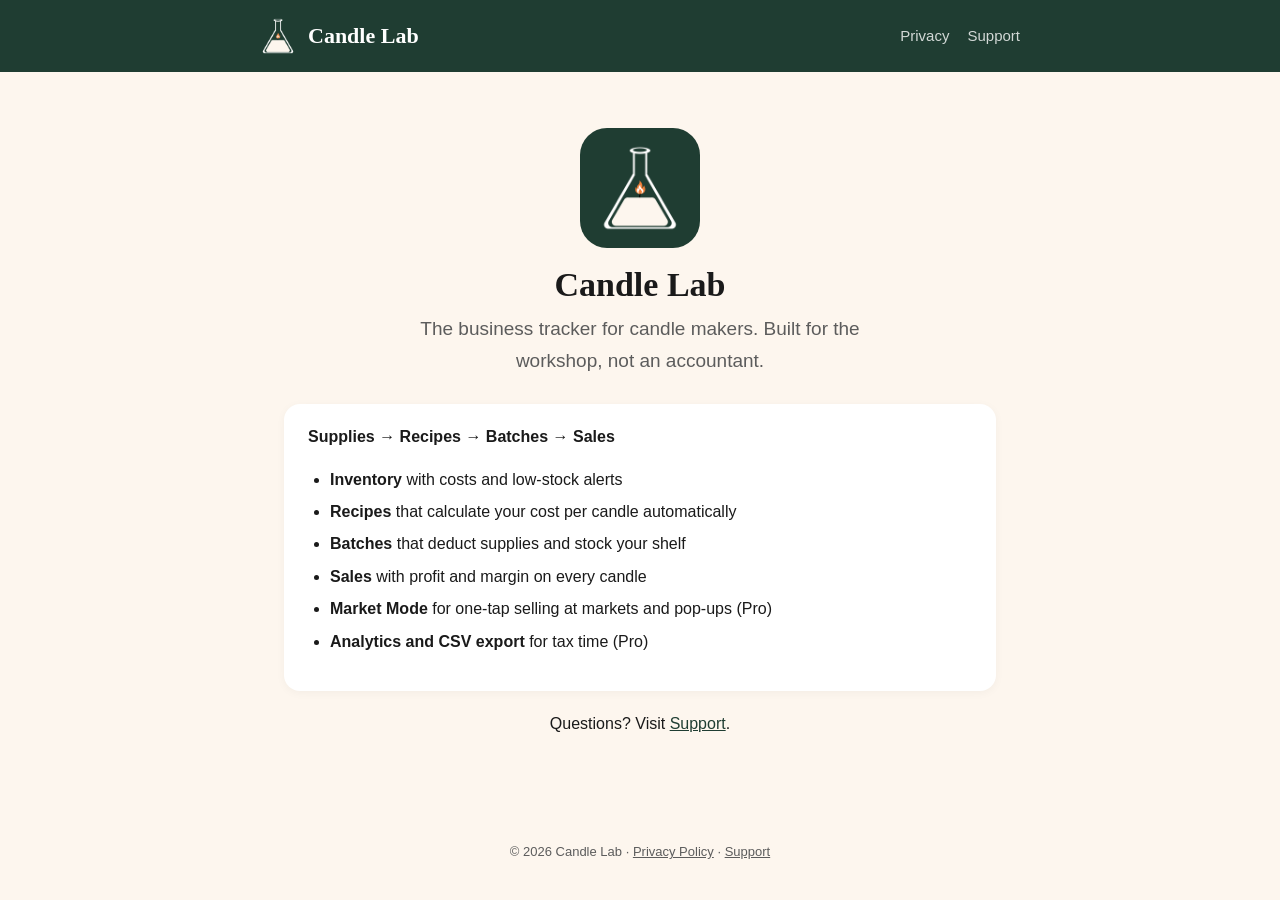
==== index.html @ a6b9a96c "Candle Lab site: home, privacy policy, support" ====
<!DOCTYPE html>
<html lang="en">
<head>
  <meta charset="utf-8">
  <meta name="viewport" content="width=device-width, initial-scale=1">
  <title>Candle Lab · Business tracker for candle makers</title>
  <meta name="description" content="Track supplies, recipes, batches, and sales for your candle business, right from your phone.">
  <link rel="icon" href="icon.png">
  <link rel="stylesheet" href="style.css">
</head>
<body>
  <header>
    <div class="inner">
      <img src="logo-mark.png" alt="">
      <a class="brand" href="./">Candle Lab</a>
      <nav>
        <a href="privacy.html">Privacy</a>
        <a href="support.html">Support</a>
      </nav>
    </div>
  </header>

  <main>
    <section class="hero">
      <img src="icon.png" alt="Candle Lab app icon">
      <h1>Candle Lab</h1>
      <p class="tag">The business tracker for candle makers. Built for the workshop, not an accountant.</p>
    </section>

    <div class="card">
      <h3 style="margin-top:0">Supplies → Recipes → Batches → Sales</h3>
      <ul>
        <li><strong>Inventory</strong> with costs and low-stock alerts</li>
        <li><strong>Recipes</strong> that calculate your cost per candle automatically</li>
        <li><strong>Batches</strong> that deduct supplies and stock your shelf</li>
        <li><strong>Sales</strong> with profit and margin on every candle</li>
        <li><strong>Market Mode</strong> for one-tap selling at markets and pop-ups (Pro)</li>
        <li><strong>Analytics and CSV export</strong> for tax time (Pro)</li>
      </ul>
    </div>

    <p style="text-align:center">Questions? Visit <a href="support.html">Support</a>.</p>
  </main>

  <footer>© 2026 Candle Lab · <a href="privacy.html">Privacy Policy</a> · <a href="support.html">Support</a></footer>
</body>
</html>
---- style.css ----
:root {
  --green: #1F3D32;
  --green-light: #F2F7F5;
  --cream: #FDF6EE;
  --flame: #F4823A;
  --text: #1A1A1A;
  --muted: #5C5C5C;
}

* { box-sizing: border-box; }

body {
  margin: 0;
  font-family: -apple-system, BlinkMacSystemFont, "Segoe UI", Roboto, Helvetica, Arial, sans-serif;
  background: var(--cream);
  color: var(--text);
  line-height: 1.65;
}

header {
  background: var(--green);
  color: #fff;
  padding: 18px 24px;
}
header .inner {
  max-width: 760px;
  margin: 0 auto;
  display: flex;
  align-items: center;
  gap: 12px;
  flex-wrap: wrap;
}
header img { width: 36px; height: 36px; }
header a.brand {
  color: #fff;
  text-decoration: none;
  font-family: Georgia, "Times New Roman", serif;
  font-weight: 700;
  font-size: 22px;
}
header nav { margin-left: auto; display: flex; gap: 18px; }
header nav a { color: rgba(255,255,255,0.8); text-decoration: none; font-size: 15px; }
header nav a:hover, header nav a[aria-current="page"] { color: #fff; }

main {
  max-width: 760px;
  margin: 0 auto;
  padding: 32px 24px 64px;
}

h1 {
  font-family: Georgia, "Times New Roman", serif;
  font-size: 34px;
  line-height: 1.2;
  margin: 8px 0 4px;
}
h2 { font-size: 20px; margin-top: 36px; color: var(--green); }
h3 { font-size: 16px; margin-top: 20px; }
.updated { color: var(--muted); font-size: 14px; margin-bottom: 28px; }
a { color: var(--green); }
ul { padding-left: 22px; }
li { margin: 6px 0; }

.card {
  background: #fff;
  border-radius: 16px;
  padding: 20px 24px;
  margin: 20px 0;
  box-shadow: 0 2px 10px rgba(0,0,0,0.04);
}
.callout {
  background: var(--green-light);
  border-left: 4px solid var(--green);
  border-radius: 8px;
  padding: 14px 18px;
  margin: 20px 0;
}

.hero { text-align: center; padding: 24px 0 8px; }
.hero img { width: 120px; height: 120px; border-radius: 27px; }
.hero p.tag { font-size: 19px; color: var(--muted); max-width: 520px; margin: 8px auto 0; }

footer {
  text-align: center;
  color: var(--muted);
  font-size: 13px;
  padding: 24px;
}
footer a { color: var(--muted); }
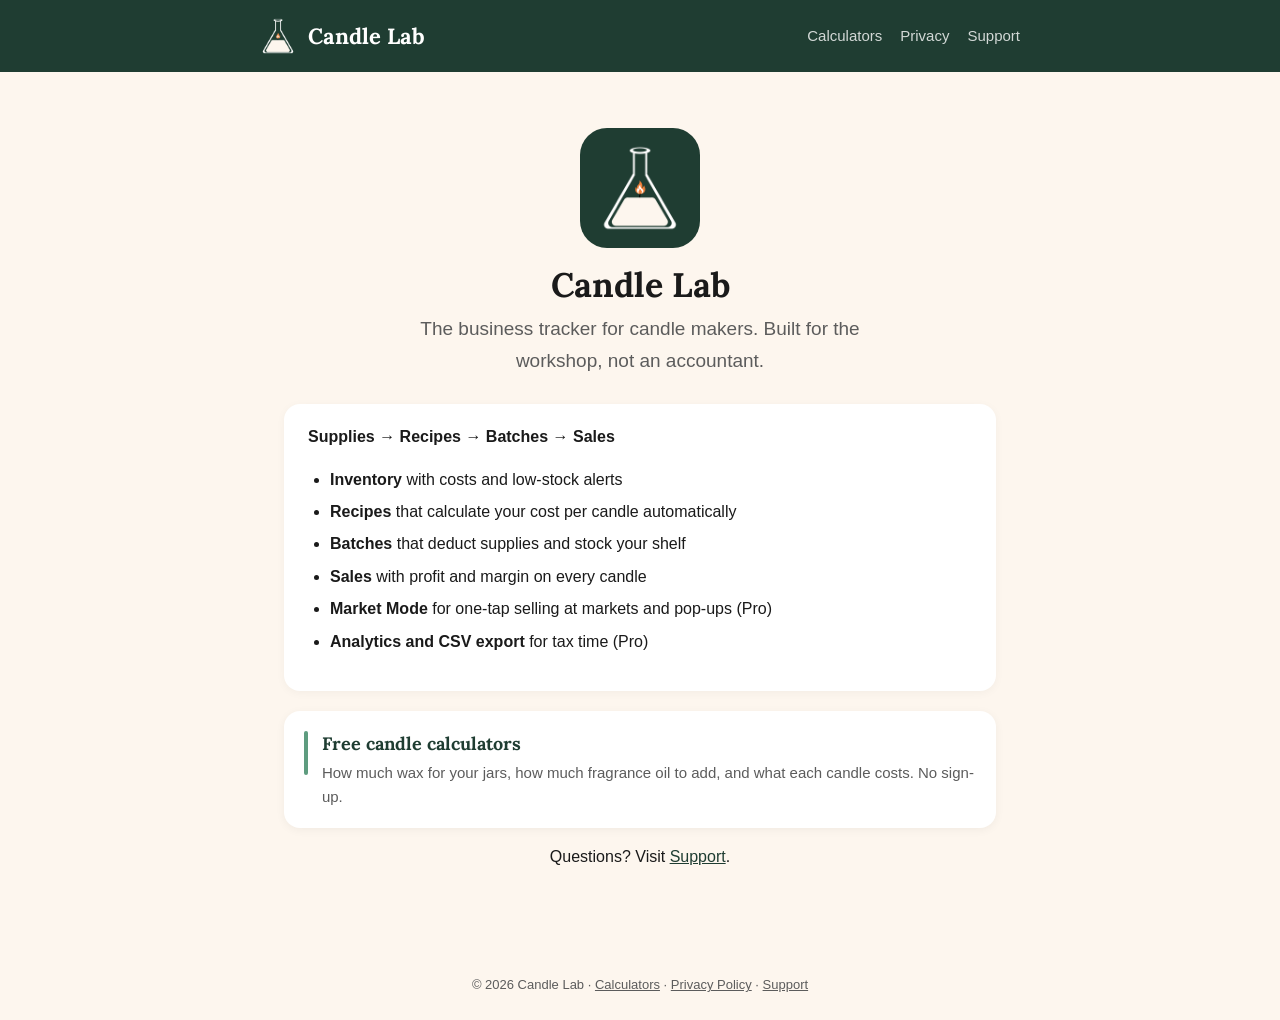
==== commit 306fce66: "Add free candle calculators (wax, fragrance oil, cost per candle) Same math as the app's Quick Calcu" ====
--- a/index.html
+++ b/index.html
@@ -14,6 +14,7 @@
       <img src="logo-mark.png" alt="">
       <a class="brand" href="./">Candle Lab</a>
       <nav>
+        <a href="calculators.html">Calculators</a>
         <a href="privacy.html">Privacy</a>
         <a href="support.html">Support</a>
       </nav>
@@ -39,9 +40,14 @@
       </ul>
     </div>
 
+    <a class="tool-card" href="calculators.html">
+      <span class="stripe wax"></span>
+      <div><h3>Free candle calculators</h3><p>How much wax for your jars, how much fragrance oil to add, and what each candle costs. No sign-up.</p></div>
+    </a>
+
     <p style="text-align:center">Questions? Visit <a href="support.html">Support</a>.</p>
   </main>
 
-  <footer>© 2026 Candle Lab · <a href="privacy.html">Privacy Policy</a> · <a href="support.html">Support</a></footer>
+  <footer>© 2026 Candle Lab · <a href="calculators.html">Calculators</a> · <a href="privacy.html">Privacy Policy</a> · <a href="support.html">Support</a></footer>
 </body>
 </html>
--- a/style.css
+++ b/style.css
@@ -87,3 +87,159 @@
   padding: 24px;
 }
 footer a { color: var(--muted); }
+
+/* ---------- Lora (same heading font as the app, self-hosted) ---------- */
+@font-face {
+  font-family: "Lora";
+  src: url("fonts/Lora-Bold.ttf") format("truetype");
+  font-weight: 700;
+  font-display: swap;
+}
+header a.brand, h1, .calc-card h2.card-title, .tool-card h3 {
+  font-family: "Lora", Georgia, "Times New Roman", serif;
+}
+
+/* ---------- Calculators (mirrors app/calculators.tsx) ---------- */
+:root {
+  --green-mid: #305C49;
+  --cream-dark: #F0EDE8;
+  --gold: #FFD166;
+  --sage: #5E9C7F;
+  --cost: #E8B43A;
+  --gray100: #F8F8F8;
+  --gray300: #DDDDDD;
+  --gray400: #BBBBBB;
+  --gray500: #999999;
+  --gray600: #666666;
+  --gray700: #444444;
+}
+
+h1 .accent { color: var(--green); }
+.subtitle { color: var(--gray500); margin: 2px 0 20px; font-size: 16px; }
+
+.calc-tabs {
+  display: flex; gap: 4px; padding: 4px;
+  background: #fff; border-radius: 14px;
+  box-shadow: 0 2px 10px rgba(0,0,0,0.05);
+  margin-bottom: 14px;
+}
+.calc-tabs a {
+  flex: 1; display: flex; align-items: center; justify-content: center; gap: 6px;
+  padding: 10px 6px; border-radius: 10px;
+  font-size: 14px; font-weight: 700; text-decoration: none; color: var(--gray500);
+}
+.calc-tabs a[aria-current="page"] { background: var(--green-light); color: var(--green); }
+.dot { width: 8px; height: 8px; border-radius: 4px; display: inline-block; flex: none; }
+.dot.wax { background: var(--sage); }
+.dot.fragrance { background: var(--flame); }
+.dot.cost { background: var(--cost); }
+
+.calc-grid { display: grid; gap: 14px; }
+@media (min-width: 720px) {
+  .calc-grid { grid-template-columns: 1fr 1fr; align-items: start; }
+  .calc-grid .result-card { position: sticky; top: 16px; }
+}
+
+.calc-card {
+  background: #fff; border-radius: 16px; padding: 16px;
+  box-shadow: 0 2px 10px rgba(0,0,0,0.05);
+  display: grid; gap: 12px;
+}
+.card-head { display: flex; align-items: center; gap: 10px; }
+.stripe { width: 4px; height: 20px; border-radius: 2px; }
+.stripe.wax { background: var(--sage); }
+.stripe.fragrance { background: var(--flame); }
+.stripe.cost { background: var(--cost); }
+.calc-card h2.card-title { font-size: 17px; margin: 0; color: var(--text); }
+
+.field { display: grid; gap: 6px; }
+.field label { font-size: 14px; font-weight: 600; color: var(--gray700); }
+.input-wrap {
+  display: flex; align-items: center;
+  border: 1px solid var(--gray300); border-radius: 10px;
+  background: var(--gray100); padding-right: 6px;
+}
+.input-wrap:focus-within { border-color: var(--green); background: #fff; }
+.input-wrap input {
+  flex: 1; min-width: 0; border: 0; background: transparent; outline: none;
+  padding: 12px; font-size: 16px; color: var(--text); font-family: inherit;
+}
+.input-wrap input::placeholder { color: var(--gray400); }
+.suffix { font-size: 14px; font-weight: 500; color: var(--gray500); padding: 0 6px; white-space: nowrap; }
+
+.segment { display: flex; padding: 3px; border-radius: 10px; background: var(--gray100); }
+.segment button {
+  flex: 1; border: 0; background: transparent; cursor: pointer;
+  padding: 8px; border-radius: 8px; font: inherit; font-size: 13px; font-weight: 700; color: var(--gray500);
+}
+.segment button[aria-pressed="true"] { background: #fff; color: var(--green); box-shadow: 0 1px 3px rgba(0,0,0,0.06); }
+
+.result-card {
+  background: var(--green); color: #fff; border-radius: 18px; padding: 20px;
+  display: grid; gap: 8px;
+}
+.hero-label {
+  color: rgba(255,255,255,0.65); font-size: 12px; font-weight: 700;
+  text-transform: uppercase; letter-spacing: 0.8px;
+}
+.hero-value { font-size: 34px; font-weight: 800; letter-spacing: -1px; line-height: 1.15; }
+.hero-sub { color: rgba(255,255,255,0.75); font-size: 14px; font-weight: 600; }
+.divider { height: 1px; background: rgba(255,255,255,0.15); margin: 6px 0; }
+.row { display: flex; justify-content: space-between; align-items: center; gap: 12px; }
+.row span:first-child { color: rgba(255,255,255,0.7); font-size: 14px; }
+.row span:last-child { font-size: 15px; font-weight: 700; }
+.tiles { display: flex; gap: 10px; margin-top: 10px; }
+.tile { flex: 1; border-radius: 12px; padding: 12px; background: rgba(255,255,255,0.12); }
+.tile-label { color: rgba(255,255,255,0.7); font-size: 12px; font-weight: 600; }
+.tile-value { font-size: 22px; font-weight: 800; margin-top: 2px; }
+.tile-value.gold { color: var(--gold); }
+
+.hint {
+  background: var(--cream-dark); color: var(--gray600);
+  border-radius: 12px; padding: 12px 14px; font-size: 14px; line-height: 1.5;
+}
+
+.app-cta {
+  display: grid; grid-template-columns: 56px 1fr auto; align-items: center; gap: 14px;
+  background: #fff; border: 1.5px solid var(--green); border-radius: 16px;
+  padding: 16px; margin: 28px 0 8px;
+}
+.app-cta img { width: 56px; height: 56px; border-radius: 13px; flex: none; }
+.app-cta strong { display: block; font-size: 16px; }
+.app-cta span { color: var(--muted); font-size: 14px; line-height: 1.45; display: block; }
+.app-cta .btn { margin-left: auto; flex: none; }
+.btn {
+  display: inline-block; background: var(--green); color: #fff; text-decoration: none;
+  font-weight: 700; font-size: 14px; padding: 10px 16px; border-radius: 10px; white-space: nowrap;
+}
+.btn.soon { background: var(--cream-dark); color: var(--gray600); cursor: default; }
+@media (max-width: 560px) {
+  .app-cta { grid-template-columns: 56px 1fr; }
+  .app-cta .btn { grid-column: 1 / -1; text-align: center; margin-left: 0; }
+  main { padding-left: 16px; padding-right: 16px; }
+  header nav { gap: 14px; }
+  table.ref th, table.ref td { padding: 8px 10px; }
+}
+
+.tool-list { display: grid; gap: 14px; margin: 20px 0; }
+.tool-card {
+  display: flex; gap: 14px; align-items: flex-start;
+  background: #fff; border-radius: 16px; padding: 18px 20px;
+  box-shadow: 0 2px 10px rgba(0,0,0,0.05);
+  text-decoration: none; color: var(--text);
+  transition: transform .12s ease, box-shadow .12s ease;
+}
+.tool-card:hover { transform: translateY(-1px); box-shadow: 0 4px 16px rgba(0,0,0,0.08); }
+.tool-card .stripe { height: 44px; margin-top: 2px; }
+.tool-card h3 { margin: 0 0 2px; font-size: 18px; color: var(--green); }
+.tool-card p { margin: 0; color: var(--muted); font-size: 15px; }
+
+.faq h3 { color: var(--text); }
+.faq p { margin-top: 4px; }
+table.ref { width: 100%; border-collapse: collapse; background: #fff; border-radius: 12px; overflow: hidden; font-size: 15px; }
+table.ref th, table.ref td { padding: 10px 14px; text-align: left; border-bottom: 1px solid var(--gray200, #F0F0F0); }
+table.ref th { background: var(--green-light); color: var(--green); font-size: 13px; text-transform: uppercase; letter-spacing: .5px; }
+
+.table-wrap { overflow-x: auto; border-radius: 12px; }
+.calc-grid > * { min-width: 0; }
+table.ref td { white-space: nowrap; }
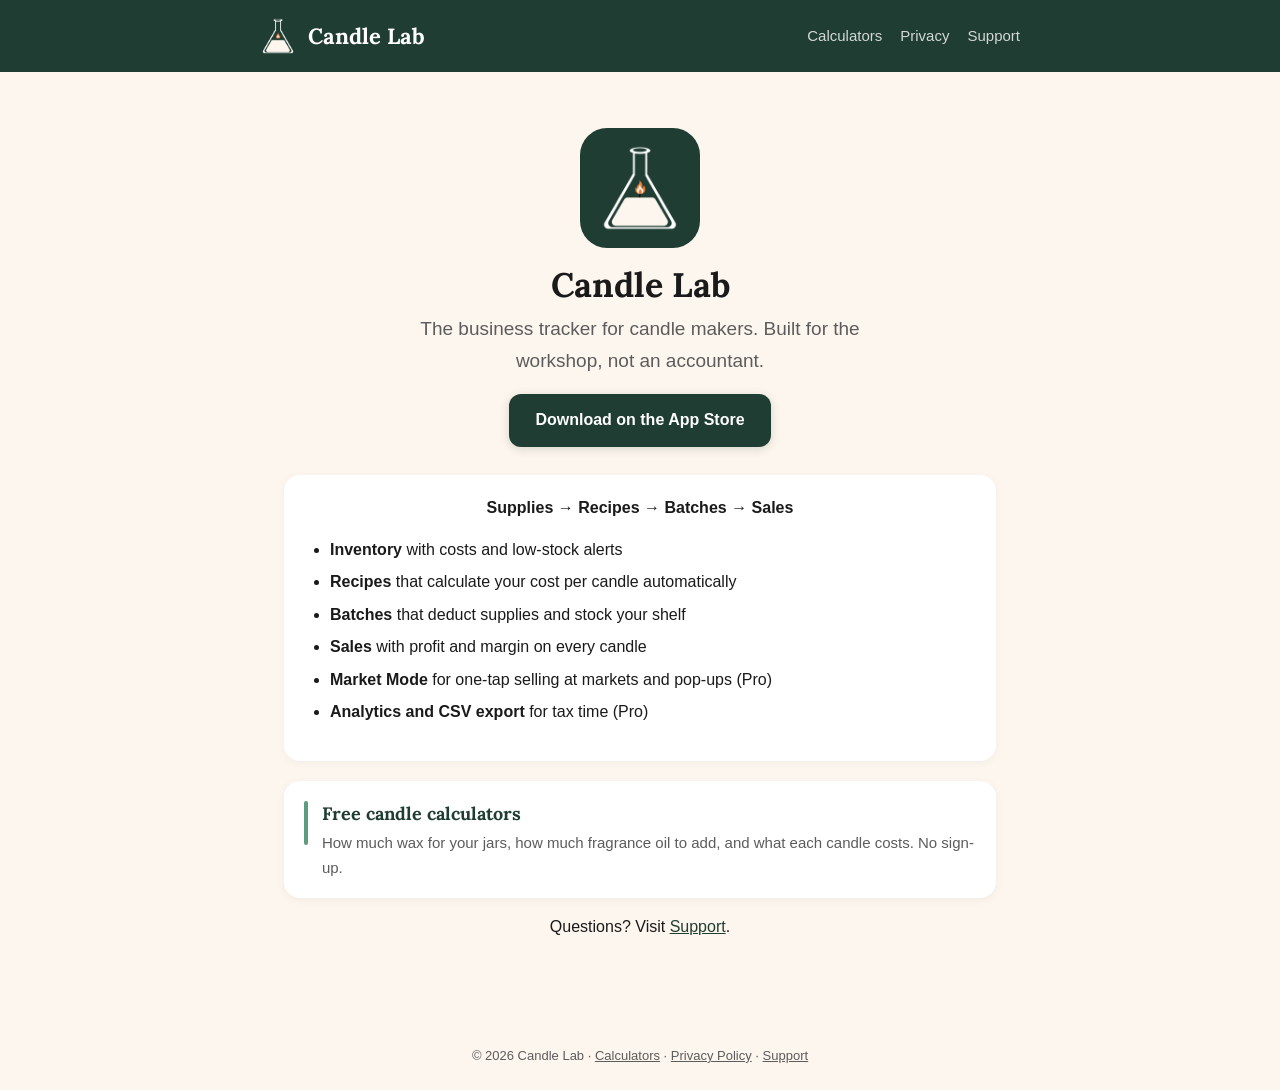
==== commit 24435a87: "Link to the App Store; add download button to home; center steps heading Co-Authored-By: Claude Opus" ====
--- a/index.html
+++ b/index.html
@@ -6,7 +6,8 @@
   <title>Candle Lab · Business tracker for candle makers</title>
   <meta name="description" content="Track supplies, recipes, batches, and sales for your candle business, right from your phone.">
   <link rel="icon" href="icon.png">
-  <link rel="stylesheet" href="style.css">
+  <link rel="stylesheet" href="style.css?v=4">
+  <script src="calc.js?v=4" defer></script>
 </head>
 <body>
   <header>
@@ -26,10 +27,11 @@
       <img src="icon.png" alt="Candle Lab app icon">
       <h1>Candle Lab</h1>
       <p class="tag">The business tracker for candle makers. Built for the workshop, not an accountant.</p>
+      <a class="btn hero-btn" data-app-link="store" href="https://apps.apple.com/us/app/candle-lab-wax-wick-pour/id6831802911">Download on the App Store</a>
     </section>
 
     <div class="card">
-      <h3 style="margin-top:0">Supplies → Recipes → Batches → Sales</h3>
+      <h3 style="margin-top:0; text-align:center">Supplies → Recipes → Batches → Sales</h3>
       <ul>
         <li><strong>Inventory</strong> with costs and low-stock alerts</li>
         <li><strong>Recipes</strong> that calculate your cost per candle automatically</li>
--- a/style.css
+++ b/style.css
@@ -243,3 +243,10 @@
 .table-wrap { overflow-x: auto; border-radius: 12px; }
 .calc-grid > * { min-width: 0; }
 table.ref td { white-space: nowrap; }
+
+/* Home page App Store button */
+.hero .hero-btn {
+  margin-top: 18px; padding: 13px 26px; font-size: 16px; border-radius: 12px;
+  box-shadow: 0 2px 10px rgba(31,61,50,0.18);
+}
+.hero .hero-btn.soon { box-shadow: none; border: 1.5px solid var(--gray300); }
